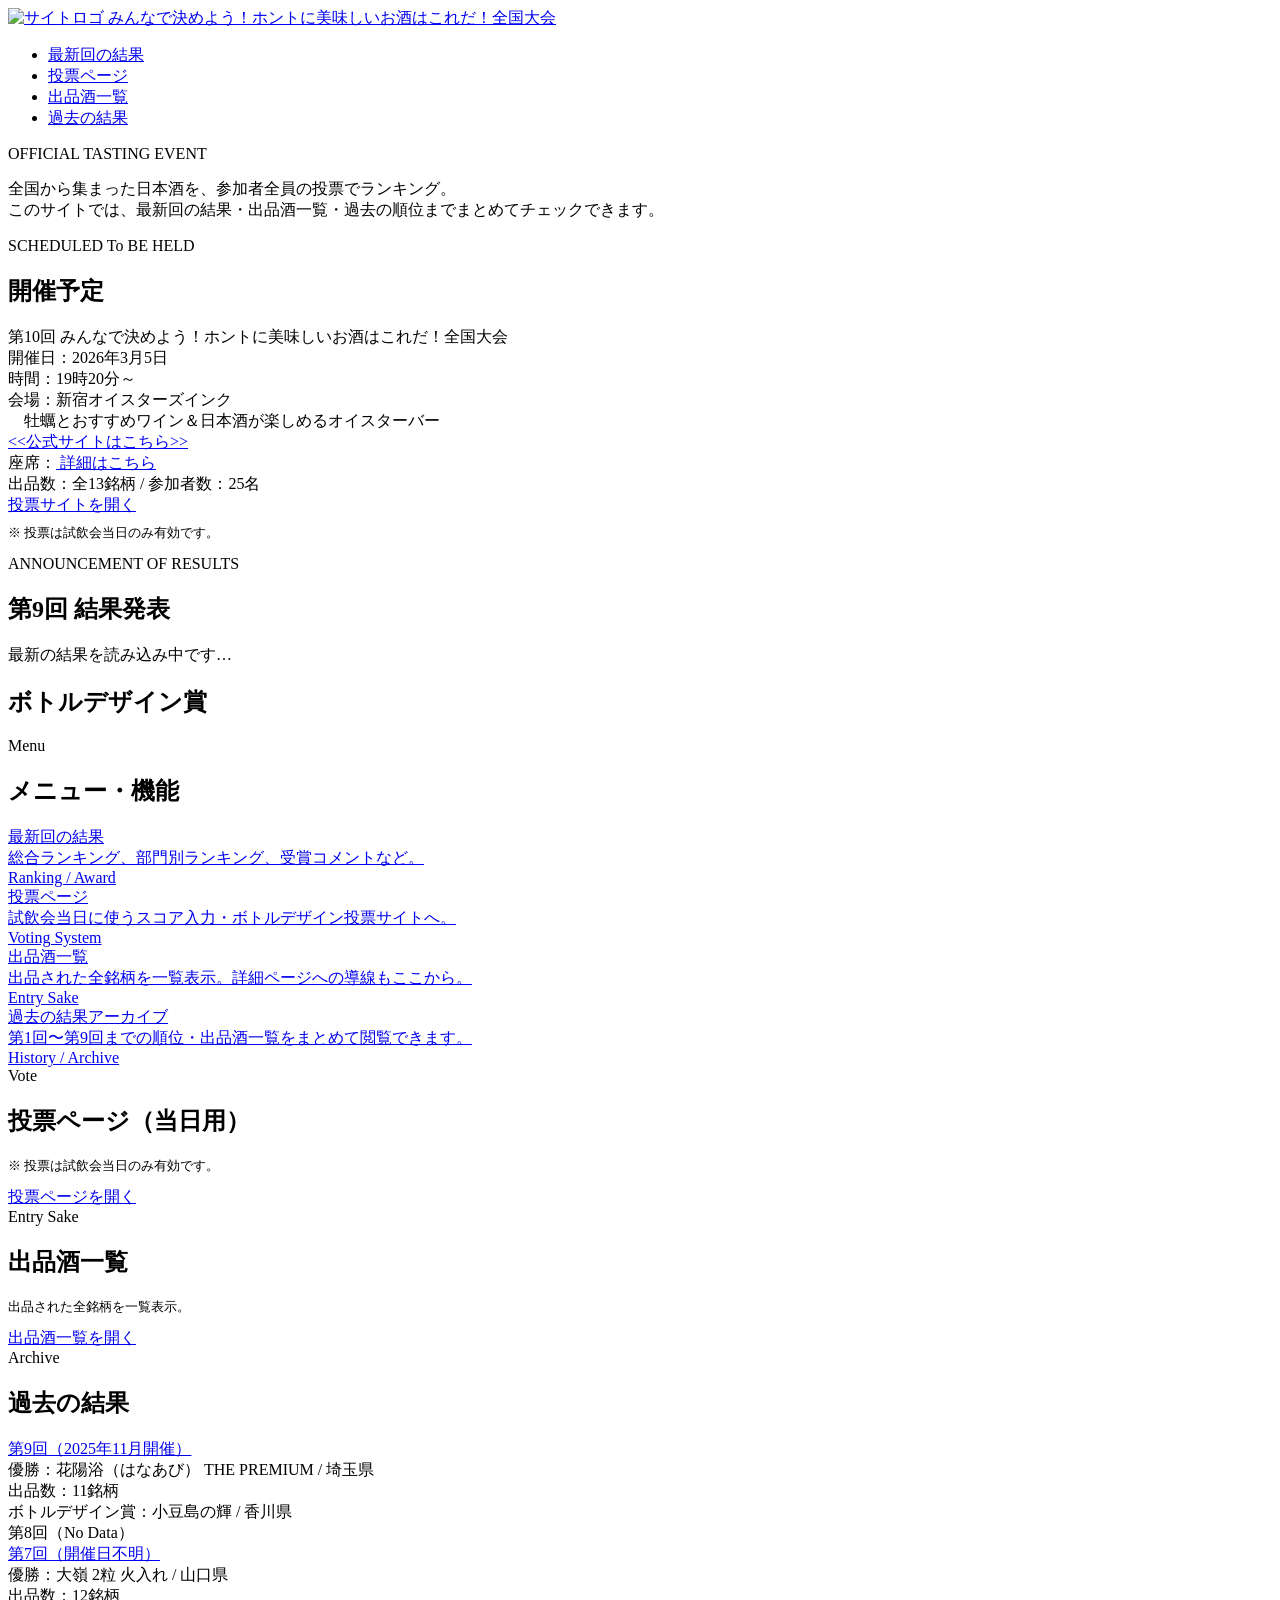
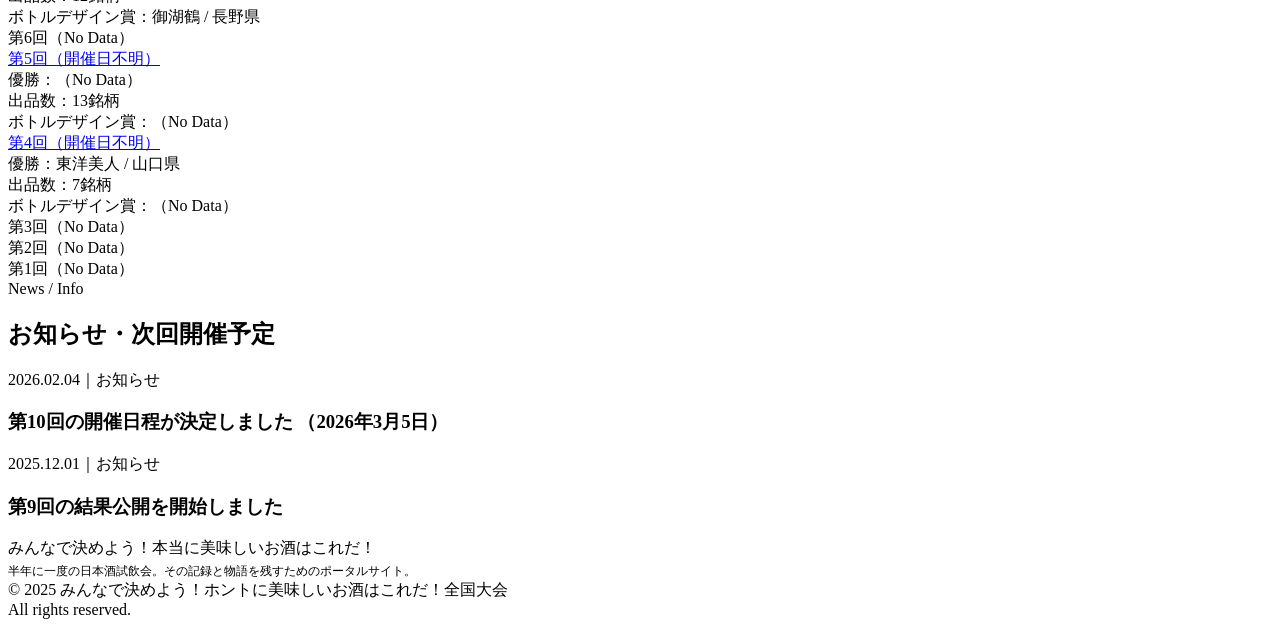
==== index.html @ 22648f15 "20260506" ====
<!doctype html>
<html lang="ja">
  <head>
    <meta charset="UTF-8" />
    <title>
      みんなで決めよう！本当に美味しいお酒はこれだ！｜公式サイト（仮）
    </title>
    <meta name="viewport" content="width=device-width, initial-scale=1" />
    <meta
      name="description"
      content="半年に一度開催される日本酒試飲会『みんなで決めよう！本当に美味しいお酒はこれだ！』の公式サイト。最新回の結果発表、出品酒一覧、過去の順位、投票ページなど。"
    />
    <!-- 外部CSS -->
    <link rel="stylesheet" href="./styles/top.css" />

    <script>
      window.SAKE_MASTER_API_URL =
        'https://script.google.com/macros/s/AKfycbxyhymnK7lR08UKkvtI-wYfQbIPBrRj6wNx-fX9t95z4U-wvKSvFiz3kI_SPVmjh-pUWA/exec';
    </script>

    <!-- ★ 追加：最新結果を描画するJS -->
    <script src="./scripts/latest-result.js" defer></script>
  </head>
  <body>
    <!-- =========================
       Header
  ========================== -->
    <header class="site-header">
      <div class="l-container site-header__inner">
        <a href="#" class="site-header__logo">
          <span class="site-header__logo-mark">
            <img src="images/logo.png" alt="サイトロゴ" />
          </span>
          <span>みんなで決めよう！ホントに美味しいお酒はこれだ！全国大会</span>
        </a>

        <nav class="site-header__nav" aria-label="メインナビゲーション">
          <ul class="site-header__nav-list">
            <li>
              <a href="#latest" class="site-header__nav-link">最新回の結果</a>
            </li>
            <li>
              <a href="#vote" class="site-header__nav-link">投票ページ</a>
            </li>
            <li>
              <a href="#sake-list" class="site-header__nav-link">出品酒一覧</a>
            </li>
            <li>
              <a href="#archive" class="site-header__nav-link">過去の結果</a>
            </li>
          </ul>
        </nav>
      </div>
    </header>

    <!-- =========================
       Hero
  ========================== -->
    <main>
      <section class="hero">
        <!-- <div class="l-container hero__inner"> -->
        <!-- Hero text -->
        <div class="l-container">
          <header class="section__header">
            <div class="hero__title-main">OFFICIAL TASTING EVENT</div>
            <p class="hero__subtitle">
              全国から集まった日本酒を、参加者全員の投票でランキング。<br />
              このサイトでは、最新回の結果・出品酒一覧・過去の順位までまとめてチェックできます。
            </p>
          </header>
        </div>
      </section>
      <!-- =========================
       Hero
      ========================== -->
      <section class="section section--alt">
        <!-- Hero side panel（最新回の概要） -->
        <div>
          <div class="l-container">
            <header class="section__header">
              <div class="section__label">SCHEDULED To BE HELD</div>
              <h1 class="hero__title">開催予定</h1>
            </header>
            <aside class="hero__panel">
              <div class="hero__panel-title">
                第10回 みんなで決めよう！ホントに美味しいお酒はこれだ！全国大会
              </div>
              <div class="hero__panel-meta">
                開催日：2026年3月5日<br />
                時間：19時20分～<br />
                会場：新宿オイスターズインク<br />
                　牡蠣とおすすめワイン＆日本酒が楽しめるオイスターバー<br />
                <a
                  href="https://oysters-inc.jp/"
                  target="_blank"
                  rel="noopener noreferrer"
                >
                  <<公式サイトはこちら>> </a
                ><br />
                座席：<a
                  href="images/座席.pdf"
                  target="_blank"
                  rel="noopener noreferrer"
                >
                  詳細はこちら </a
                ><br />
                出品数：全13銘柄 / 参加者数：25名
              </div>
              <div class="hero__panel-cta-row">
                <div class="cta-column">
                  <a
                    href="./vote/index.html"
                    target="_blank"
                    rel="noopener"
                    class="btn btn--primary"
                  >
                    投票サイトを開く
                  </a>

                  <p
                    style="
                      font-size: 13px;
                      color: var(--text-muted);
                      margin-top: 8px;
                    "
                  >
                    ※ 投票は試飲会当日のみ有効です。
                  </p>
                </div>
              </div>
            </aside>
          </div>
        </div>
      </section>

      <!-- =========================
         latest（結果発表）_latest
      ========================== -->
      <section class="section section" id="latest">
        <!-- Hero text -->
        <div>
          <div class="l-container">
            <header class="section__header">
              <div class="section__label">ANNOUNCEMENT OF RESULTS</div>
              <h1 class="hero__title">
                第<span id="latest-round">9</span>回 結果発表
              </h1>
            </header>

            <div
              id="latest-ranking"
              class="ranking-grid"
              aria-label="最新回 TOP3"
            >
              <p id="latest-status" class="latest-status">
                最新の結果を読み込み中です…
              </p>
            </div>
            <div class="ranking-sub">
              <h2 class="ranking-sub__title">ボトルデザイン賞</h2>
              <div
                id="latest-design"
                class="ranking-grid ranking-grid--design"
              ></div>
            </div>
          </div>
        </div>
      </section>

      <!-- =========================
         Quick Menu（ホームからの導線）_menu
      ========================== -->
      <section class="section section--alt" id="menu">
        <div class="l-container">
          <header class="section__header">
            <div class="section__label">Menu</div>
            <h2 class="section__title">メニュー・機能</h2>
          </header>

          <div class="quick-menu-grid">
            <a href="#latest" class="quick-menu-card">
              <div class="quick-menu-card__title">最新回の結果</div>
              <div class="quick-menu-card__text">
                総合ランキング、部門別ランキング、受賞コメントなど。
              </div>
              <div class="quick-menu-card__meta">Ranking / Award</div>
            </a>

            <a href="#vote" class="quick-menu-card">
              <div class="quick-menu-card__title">投票ページ</div>
              <div class="quick-menu-card__text">
                試飲会当日に使うスコア入力・ボトルデザイン投票サイトへ。
              </div>
              <div class="quick-menu-card__meta">Voting System</div>
            </a>

            <a href="./sake-list/index.html" class="quick-menu-card">
              <div class="quick-menu-card__title">出品酒一覧</div>
              <div class="quick-menu-card__text">
                出品された全銘柄を一覧表示。詳細ページへの導線もここから。
              </div>
              <div class="quick-menu-card__meta">Entry Sake</div>
            </a>

            <a href="#archive" class="quick-menu-card">
              <div class="quick-menu-card__title">過去の結果アーカイブ</div>
              <div class="quick-menu-card__text">
                第1回〜第9回までの順位・出品酒一覧をまとめて閲覧できます。
              </div>
              <div class="quick-menu-card__meta">History / Archive</div>
            </a>

            <!-- ここから先は拡張用の空き枠 -->
            <div class="quick-menu-card" style="display: none">
              <div class="quick-menu-card__title">
                蔵元・スポンサー紹介（拡張予定）
              </div>
              <div class="quick-menu-card__text">
                協賛酒蔵やスポンサー情報を掲載するスペースとして拡張可能。
              </div>
              <div class="quick-menu-card__meta">Coming Soon</div>
            </div>

            <div class="quick-menu-card" style="display: none">
              <div class="quick-menu-card__title">
                参加者の声・コラム（拡張予定）
              </div>
              <div class="quick-menu-card__text">
                noteやブログ記事と連携して、レビューやレポートを表示。
              </div>
              <div class="quick-menu-card__meta">Coming Soon</div>
            </div>
          </div>
        </div>
      </section>

      <!-- =========================
         投票ページへの導線（既存サイトへリンク）_vote
      ========================== -->
      <section class="section section" id="vote">
        <div class="l-container">
          <header class="section__header">
            <div class="section__label">Vote</div>
            <h2 class="section__title">投票ページ（当日用）</h2>
          </header>
          <p
            style="
              font-size: 13px;
              color: var(--text-muted);
              margin-bottom: 12px;
            "
          >
            ※ 投票は試飲会当日のみ有効です。
          </p>
          <!-- ↓ここに本番の投票サイトURLを入れる -->
          <a
            href="./vote/index.html"
            target="_blank"
            rel="noopener"
            class="btn btn--primary"
          >
            投票ページを開く
          </a>
        </div>
      </section>

      <!-- =========================
         出品酒一覧（スプレッドシート連携予定）_sake-list
      ========================== -->
      <section class="section section--alt" id="sake-list">
        <div class="l-container">
          <header class="section__header">
            <div class="section__label">Entry Sake</div>
            <h2 class="section__title">出品酒一覧</h2>
          </header>
          <p
            style="
              font-size: 13px;
              color: var(--text-muted);
              margin-bottom: 12px;
            "
          >
            出品された全銘柄を一覧表示。
          </p>
          <!-- ↓ここに本番の投票サイトURLを入れる -->
          <a
            href="./sake-list/index.html"
            target="_blank"
            rel="noopener"
            class="btn btn--primary"
          >
            出品酒一覧を開く
          </a>
        </div>
      </section>

      <!-- =========================
         過去の結果アーカイブ
      ========================== -->
      <section class="section section" id="archive">
        <div class="l-container">
          <header class="section__header">
            <div class="section__label">Archive</div>
            <h2 class="section__title">過去の結果</h2>
          </header>

          <div class="archive-list">
            <article class="archive-item">
              <a href="../sake-list/?round=9" class="archive-item__title">
                第9回（2025年11月開催）
              </a>
              <div class="archive-item__meta">
                優勝：花陽浴（はなあび） THE PREMIUM / 埼玉県<br />
                出品数：11銘柄 <br />
                ボトルデザイン賞：小豆島の輝 / 香川県
              </div>
            </article>

            <article class="archive-item">
              <div class="archive-item__title">第8回（No Data）</div>
              <!-- <div class="archive-item__meta">
                総合優勝：□□ 吟醸／出品数：〇〇銘柄
              </div> -->
            </article>

            <article class="archive-item">
              <a href="../sake-list/?round=7" class="archive-item__title">
                第7回（開催日不明）
              </a>
              <div class="archive-item__meta">
                優勝：大嶺 2粒 火入れ / 山口県<br />
                出品数：12銘柄 <br />
                ボトルデザイン賞：御湖鶴 / 長野県
              </div>
            </article>

            <article class="archive-item">
              <div class="archive-item__title">第6回（No Data）</div>
              <!-- <div class="archive-item__meta">
                総合優勝：□□ 吟醸／出品数：〇〇銘柄
              </div> -->
            </article>

            <article class="archive-item">
              <a href="../sake-list/?round=5" class="archive-item__title">
                第5回（開催日不明）
              </a>
              <div class="archive-item__meta">
                優勝：（No Data）<br />
                出品数：13銘柄 <br />
                ボトルデザイン賞：（No Data）
              </div>
            </article>

            <article class="archive-item">
              <a href="../sake-list/?round=4" class="archive-item__title">
                第4回（開催日不明）
              </a>
              <div class="archive-item__meta">
                優勝：東洋美人 / 山口県<br />
                出品数：7銘柄 <br />
                ボトルデザイン賞：（No Data）
              </div>
            </article>

            <article class="archive-item">
              <div class="archive-item__title">第3回（No Data）</div>
              <!-- <div class="archive-item__meta">
                総合優勝：□□ 吟醸／出品数：〇〇銘柄
              </div> -->
            </article>

            <article class="archive-item">
              <div class="archive-item__title">第2回（No Data）</div>
              <!-- <div class="archive-item__meta">
                総合優勝：〇〇 純米大吟醸／出品数：〇〇銘柄
              </div> -->
            </article>

            <article class="archive-item">
              <div class="archive-item__title">第1回（No Data）</div>
              <!-- <div class="archive-item__meta">
                総合優勝：△△ 特別純米／出品数：〇〇銘柄
              </div> -->
            </article>
          </div>
        </div>
      </section>

      <!-- =========================
         お知らせ・次回開催情報
    ========================== -->
      <section class="section section--alt" id="news">
        <div class="l-container">
          <header class="section__header">
            <div class="section__label">News / Info</div>
            <h2 class="section__title">お知らせ・次回開催予定</h2>
          </header>

          <div class="news-list">
            <article class="news-item">
              <div class="news-item__meta">2026.02.04｜お知らせ</div>
              <h3 class="news-item__title">
                第10回の開催日程が決定しました （2026年3月5日）
              </h3>
            </article>

            <article class="news-item">
              <div class="news-item__meta">2025.12.01｜お知らせ</div>
              <h3 class="news-item__title">第9回の結果公開を開始しました</h3>
            </article>
          </div>
        </div>
      </section>
    </main>

    <!-- =========================
       Footer
    ========================== -->
    <footer class="site-footer">
      <div class="l-container">
        <div class="site-footer__top">
          <div>
            <div class="site-footer__brand">
              みんなで決めよう！本当に美味しいお酒はこれだ！
            </div>
            <div
              style="font-size: 12px; color: var(--text-muted); margin-top: 4px"
            >
              半年に一度の日本酒試飲会。その記録と物語を残すためのポータルサイト。
            </div>
          </div>
          <!-- 後、編集 -->
          <div class="site-footer__links" style="display: none">
            <a href="#">運営者情報</a>
            <a href="#">お問い合わせ</a>
            <a href="#">利用規約</a>
            <a href="#">プライバシーポリシー</a>
          </div>
        </div>

        <div class="site-footer__bottom">
          © 2025 みんなで決めよう！ホントに美味しいお酒はこれだ！全国大会<br />
          All rights reserved.
        </div>
      </div>
    </footer>
  </body>
</html>
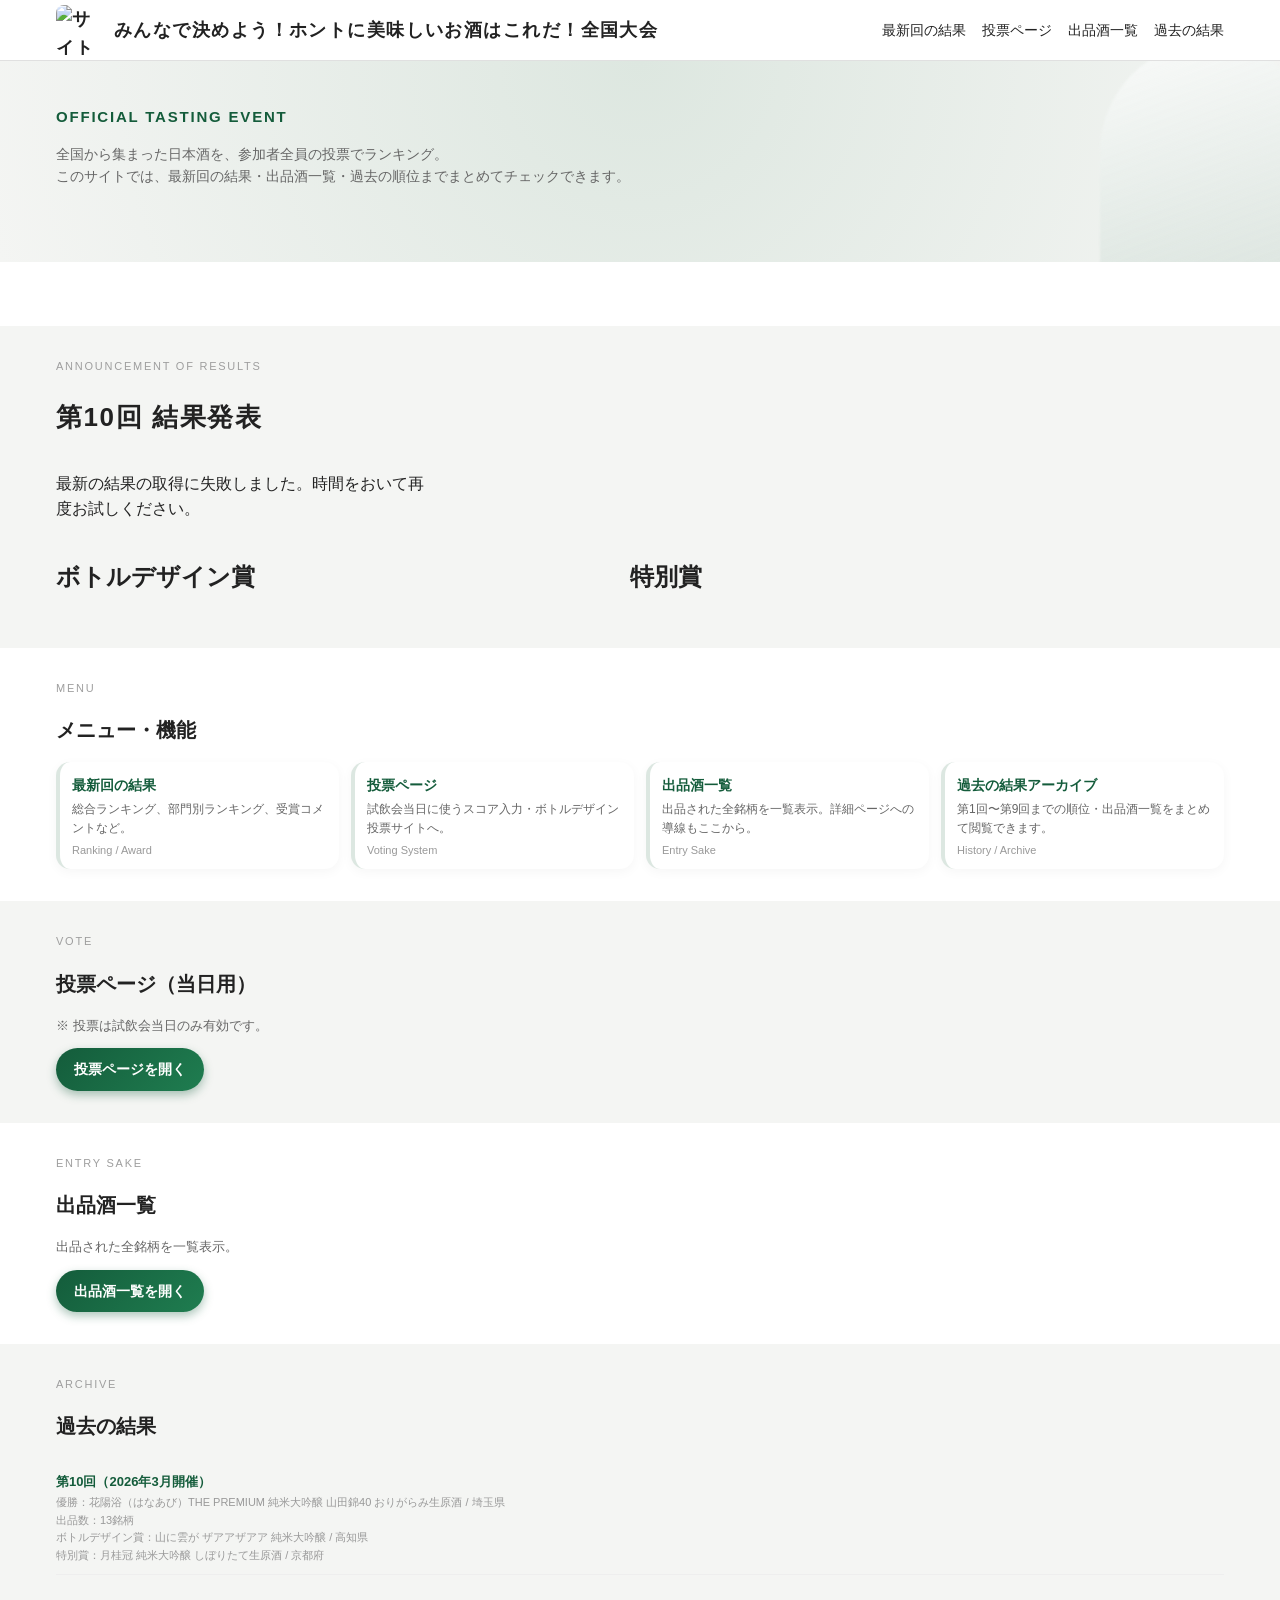
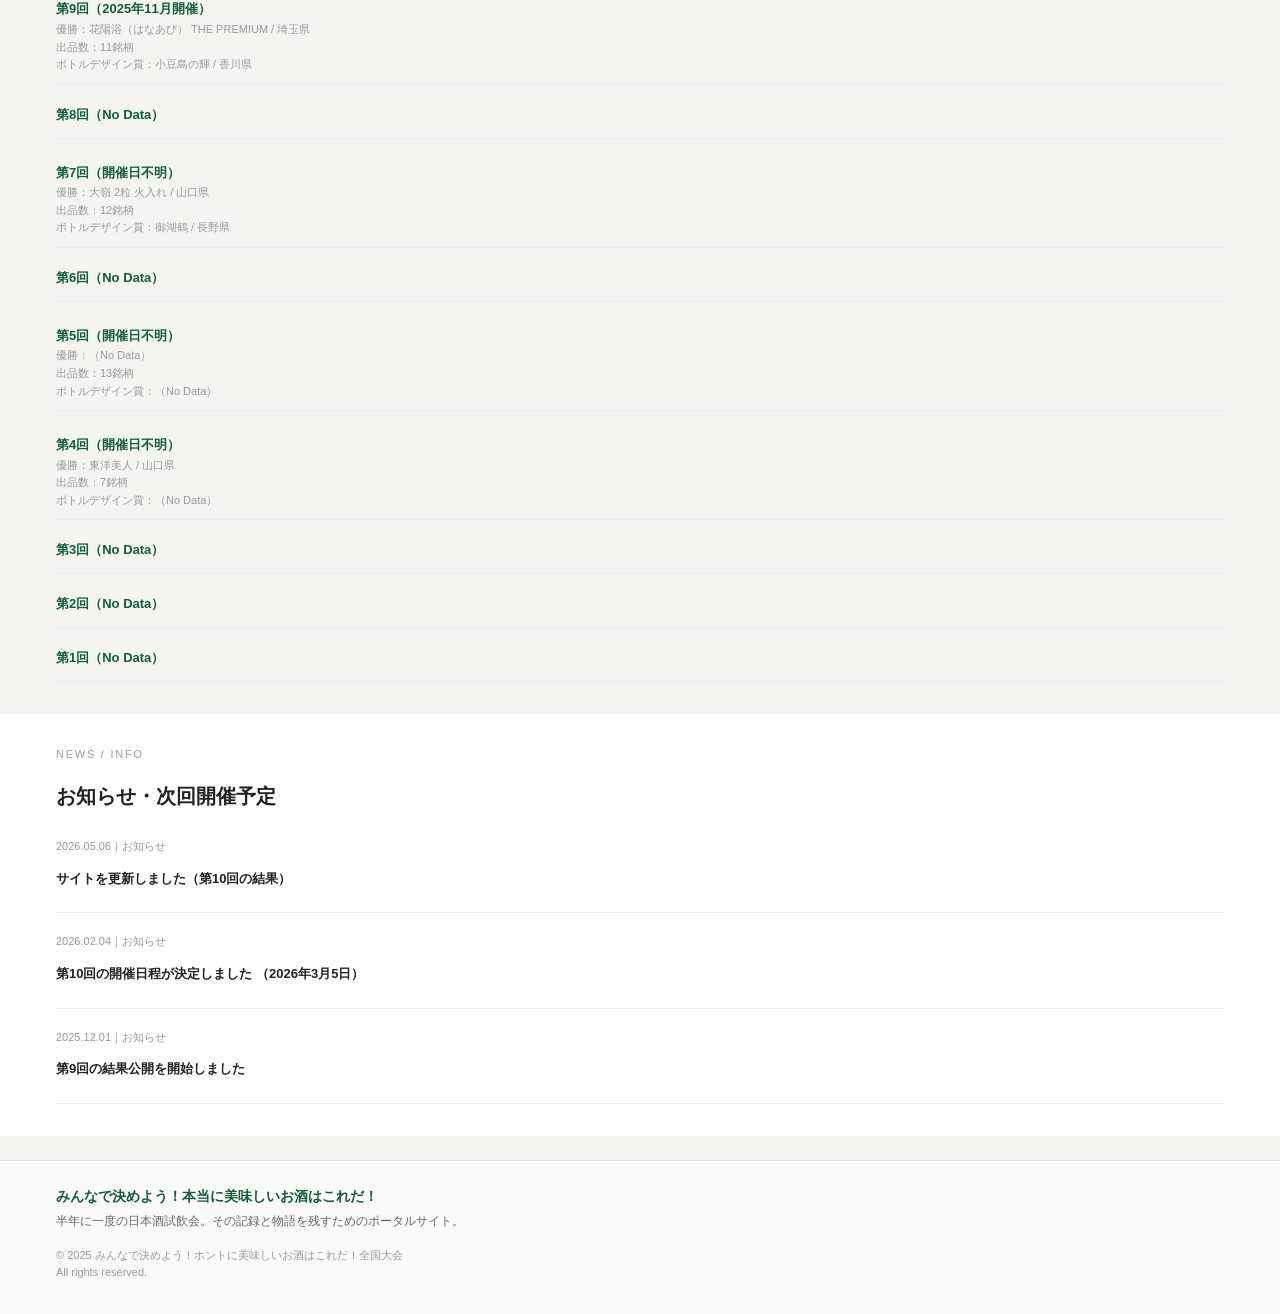
==== commit e5ee969d: "第10回更新" ====
--- a/index.html
+++ b/index.html
@@ -76,7 +76,8 @@
       <section class="section section--alt">
         <!-- Hero side panel（最新回の概要） -->
         <div>
-          <div class="l-container">
+          <div class="l-container" hidden>
+            <!-- 開催日が決まったらhiddenを解除 -->
             <header class="section__header">
               <div class="section__label">SCHEDULED To BE HELD</div>
               <h1 class="hero__title">開催予定</h1>
@@ -143,7 +144,7 @@
             <header class="section__header">
               <div class="section__label">ANNOUNCEMENT OF RESULTS</div>
               <h1 class="hero__title">
-                第<span id="latest-round">9</span>回 結果発表
+                第<span id="latest-round">10</span>回 結果発表
               </h1>
             </header>
 
@@ -160,6 +161,18 @@
               <h2 class="ranking-sub__title">ボトルデザイン賞</h2>
               <div
                 id="latest-design"
+                class="ranking-grid ranking-grid--design"
+              ></div>
+            </div>
+
+            <div
+              class="ranking-sub special-award"
+              id="special-award-block"
+              hidden
+            >
+              <h2 class="ranking-sub__title">特別賞</h2>
+              <div
+                id="latest-special"
                 class="ranking-grid ranking-grid--design"
               ></div>
             </div>
@@ -306,6 +319,19 @@
 
           <div class="archive-list">
             <article class="archive-item">
+              <a href="../sake-list/?round=10" class="archive-item__title">
+                第10回（2026年3月開催）
+              </a>
+              <div class="archive-item__meta">
+                優勝：花陽浴（はなあび）THE PREMIUM 純米大吟醸 山田錦40
+                おりがらみ生原酒 / 埼玉県<br />
+                出品数：13銘柄 <br />
+                ボトルデザイン賞：山に雲が ザアアザアア 純米大吟醸 / 高知県
+                <br />
+                特別賞：月桂冠 純米大吟醸 しぼりたて生原酒 / 京都府
+              </div>
+            </article>
+            <article class="archive-item">
               <a href="../sake-list/?round=9" class="archive-item__title">
                 第9回（2025年11月開催）
               </a>
@@ -398,6 +424,13 @@
           </header>
 
           <div class="news-list">
+            <article class="news-item">
+              <div class="news-item__meta">2026.05.06｜お知らせ</div>
+              <h3 class="news-item__title">
+                サイトを更新しました（第10回の結果）
+              </h3>
+            </article>
+
             <article class="news-item">
               <div class="news-item__meta">2026.02.04｜お知らせ</div>
               <h3 class="news-item__title">
--- a/styles/top.css
+++ b/styles/top.css
@@ -0,0 +1,672 @@
+/* -------------------------
+   Reset & Base
+-------------------------- */
+*,
+*::before,
+*::after {
+  box-sizing: border-box;
+}
+
+:root {
+  --green-main: #145c3b; /* 深緑メイン */
+  --green-main-light: #1f7d50;
+  --green-sub: #7cb342;
+  --bg-soft: #f4f5f3;
+  --text-main: #222;
+  --text-muted: #666;
+}
+
+body {
+  margin: 0;
+  font-family:
+    -apple-system, BlinkMacSystemFont, 'Helvetica Neue', 'Segoe UI', 'YuGothic',
+    'Yu Gothic', 'Hiragino Kaku Gothic ProN', Meiryo, sans-serif;
+  color: var(--text-main);
+  background-color: var(--bg-soft);
+  line-height: 1.6;
+}
+
+img {
+  max-width: 100%;
+  display: block;
+}
+
+a {
+  color: inherit;
+  text-decoration: none;
+}
+
+ul {
+  list-style: none;
+  padding: 0;
+  margin: 0;
+}
+
+/* -------------------------
+   Layout
+-------------------------- */
+.l-container {
+  width: 100%;
+  max-width: 1200px;
+  margin: 0 auto;
+  padding: 0 16px;
+}
+
+/* -------------------------
+   Header
+-------------------------- */
+.site-header {
+  position: sticky;
+  top: 0;
+  z-index: 100;
+  background-color: rgba(255, 255, 255, 0.97);
+  backdrop-filter: blur(10px);
+  border-bottom: 1px solid #e0e0e0;
+}
+
+.site-header__inner {
+  display: flex;
+  align-items: center;
+  justify-content: space-between;
+  height: 60px;
+}
+
+.site-header__logo {
+  display: flex;
+  align-items: center;
+  font-weight: 700;
+  font-size: 18px;
+  letter-spacing: 0.08em;
+}
+
+.site-header__logo-mark {
+  width: 50px;
+  height: 50px;
+  border-radius: 8px;
+  margin-right: 8px;
+  overflow: hidden;
+}
+
+/* ロゴ画像ある場合はここに <img> を入れてOK
+.site-header__logo-mark {
+  background: none;
+
+    background: radial-gradient(
+    circle at 30% 20%,
+    #ffffff,
+    var(--green-main-light)
+  );
+}
+*/
+.site-header__logo-mark img {
+  width: 100%;
+  height: 100%;
+  object-fit: contain;
+}
+
+.site-header__nav {
+  display: none;
+}
+
+.site-header__nav-list {
+  display: flex;
+  gap: 16px;
+  font-size: 14px;
+}
+
+.site-header__nav-link {
+  position: relative;
+  padding-bottom: 2px;
+}
+
+.site-header__nav-link::after {
+  content: '';
+  position: absolute;
+  left: 0;
+  bottom: 0;
+  width: 0;
+  height: 2px;
+  background-color: var(--green-main);
+  transition: width 0.2s ease;
+}
+
+.site-header__nav-link:hover::after {
+  width: 100%;
+}
+
+.site-header__cta {
+  display: none;
+}
+
+.btn {
+  display: inline-flex;
+  align-items: center;
+  justify-content: center;
+  border-radius: 999px;
+  padding: 10px 18px;
+  font-size: 14px;
+  font-weight: 600;
+  border: none;
+  cursor: pointer;
+  transition:
+    transform 0.12s ease,
+    box-shadow 0.12s ease,
+    background 0.12s ease;
+  white-space: nowrap;
+}
+
+.btn--primary {
+  background: linear-gradient(
+    135deg,
+    var(--green-main),
+    var(--green-main-light)
+  );
+  color: #fff;
+  box-shadow: 0 4px 10px rgba(20, 92, 59, 0.35);
+}
+
+.btn--primary:hover {
+  transform: translateY(-1px);
+  box-shadow: 0 6px 14px rgba(20, 92, 59, 0.45);
+}
+
+.btn--ghost {
+  background: #ffffff;
+  border: 1px solid #d0d0d0;
+  color: var(--green-main);
+}
+
+.btn--outline {
+  background: transparent;
+  border: 1px solid rgba(255, 255, 255, 0.7);
+  color: #ffffff;
+}
+
+/* -------------------------
+   Hero
+-------------------------- */
+.hero {
+  position: relative;
+  overflow: hidden;
+  background: radial-gradient(circle at top, #dde7e0, #f4f5f3);
+  padding: 32px 0 38px;
+  z-index: 0;
+}
+
+.hero::before {
+  /* 背景にうっすらと酒瓶シルエット風 */
+  content: '';
+  position: absolute;
+  right: -40px;
+  bottom: -40px;
+  width: 220px;
+  height: 260px;
+  background: linear-gradient(
+    160deg,
+    rgba(255, 255, 255, 0.9),
+    rgba(20, 92, 59, 0.15)
+  );
+  border-radius: 120px 120px 20px 20px;
+  filter: blur(1px);
+  opacity: 0.8;
+  z-index: -1;
+}
+
+.hero__inner {
+  position: relative;
+  z-index: 1;
+}
+
+.hero__badge {
+  display: inline-flex;
+  align-items: center;
+  gap: 8px;
+  padding: 4px 10px;
+  border-radius: 999px;
+  background-color: rgba(255, 255, 255, 0.9);
+  border: 1px solid rgba(124, 179, 66, 0.6);
+  font-size: 11px;
+  margin-bottom: 10px;
+}
+
+.hero__badge-pill {
+  padding: 2px 8px;
+  border-radius: 999px;
+  background-color: rgba(124, 179, 66, 0.12);
+  color: var(--green-main);
+}
+
+.hero__title-main {
+  font-size: 15px;
+  font-weight: 600;
+  letter-spacing: 0.12em;
+  text-transform: uppercase;
+  color: var(--green-main);
+  margin-bottom: 4px;
+}
+
+.hero__title {
+  font-size: 26px;
+  font-weight: 800;
+  letter-spacing: 0.06em;
+  margin-bottom: 8px;
+}
+
+.hero__subtitle {
+  font-size: 14px;
+  color: var(--text-muted);
+  margin-bottom: 18px;
+}
+
+.hero__actions {
+  display: flex;
+  flex-wrap: wrap;
+  gap: 12px;
+  margin-bottom: 16px;
+}
+
+.hero__note {
+  font-size: 12px;
+  color: #777;
+}
+
+.hero__panel {
+  margin-top: 18px;
+  border-radius: 16px;
+  background-color: rgba(255, 255, 255, 0.96);
+  box-shadow: 0 8px 22px rgba(0, 0, 0, 0.06);
+  padding: 14px 14px 12px;
+}
+
+.hero__panel-label {
+  font-size: 11px;
+  letter-spacing: 0.14em;
+  text-transform: uppercase;
+  color: #9e9e9e;
+  margin-bottom: 2px;
+}
+
+.hero__panel-title {
+  font-size: 16px;
+  font-weight: 700;
+  margin-bottom: 4px;
+  color: var(--green-main);
+}
+
+.hero__panel-meta {
+  font-size: 12px;
+  color: var(--text-muted);
+  margin-bottom: 16px;
+}
+
+.hero__panel-cta-row {
+  display: flex;
+  flex-wrap: wrap;
+  gap: 8px;
+}
+
+/* -------------------------
+   Section common
+-------------------------- */
+.section {
+  padding: 32px 0;
+}
+
+.section--alt {
+  background-color: #ffffff;
+}
+
+.section__header {
+  margin-bottom: 16px;
+}
+
+.section__label {
+  font-size: 11px;
+  letter-spacing: 0.16em;
+  text-transform: uppercase;
+  color: #9e9e9e;
+  margin-bottom: 6px;
+}
+
+.section__title {
+  font-size: 20px;
+  font-weight: 700;
+  margin-bottom: 4px;
+}
+
+.section__description {
+  font-size: 13px;
+  color: var(--text-muted);
+}
+
+/* -------------------------
+   Quick menu cards
+-------------------------- */
+.quick-menu-grid {
+  display: grid;
+  grid-template-columns: 1fr;
+  gap: 12px;
+  margin-top: 14px;
+}
+
+.quick-menu-card {
+  border-radius: 14px;
+  padding: 12px 12px 10px;
+  background-color: #ffffff;
+  box-shadow: 0 3px 12px rgba(0, 0, 0, 0.04);
+  border-left: 4px solid rgba(20, 92, 59, 0.15);
+  cursor: pointer;
+  transition:
+    transform 0.08s ease,
+    box-shadow 0.08s ease;
+}
+
+.quick-menu-card:hover {
+  transform: translateY(-1px);
+  box-shadow: 0 5px 16px rgba(0, 0, 0, 0.08);
+}
+
+.quick-menu-card__title {
+  font-size: 14px;
+  font-weight: 600;
+  margin-bottom: 3px;
+  color: var(--green-main);
+}
+
+.quick-menu-card__text {
+  font-size: 12px;
+  color: var(--text-muted);
+  margin-bottom: 4px;
+}
+
+.quick-menu-card__meta {
+  font-size: 11px;
+  color: #999;
+}
+
+/* -------------------------
+   Ranking cards（最新回のTOP3イメージ）
+-------------------------- */
+.ranking-grid {
+  display: grid;
+  grid-template-columns: 1fr;
+  gap: 12px;
+  margin-top: 16px;
+}
+
+.ranking-card {
+  border-radius: 16px;
+  padding: 12px;
+  background-color: #ffffff;
+  box-shadow: 0 3px 12px rgba(0, 0, 0, 0.05);
+  display: grid;
+  grid-template-columns: auto 1fr;
+  gap: 10px;
+  align-items: center;
+}
+
+.ranking-card__medal {
+  width: 42px;
+  height: 42px;
+  border-radius: 999px;
+  display: flex;
+  align-items: center;
+  justify-content: center;
+  font-size: 12px;
+  font-weight: 700;
+  color: #fff;
+}
+
+.ranking-card__medal--gold {
+  background: linear-gradient(135deg, #d4af37, #ffecb3);
+  color: #5a4100;
+}
+
+.ranking-card__medal--silver {
+  background: linear-gradient(135deg, #b0bec5, #eceff1);
+  color: #37474f;
+}
+
+.ranking-card__medal--bronze {
+  background: linear-gradient(135deg, #a1887f, #d7ccc8);
+  color: #4e342e;
+}
+
+.ranking-card__title {
+  font-size: 14px;
+  font-weight: 600;
+  margin-bottom: 2px;
+}
+
+.ranking-card__brewery {
+  font-size: 12px;
+  color: var(--text-muted);
+  margin-bottom: 2px;
+}
+
+.ranking-card__meta {
+  font-size: 11px;
+  color: #999;
+}
+
+/* -------------------------
+   Archive list
+-------------------------- */
+.archive-list {
+  display: flex;
+  flex-direction: column;
+  gap: 10px;
+  margin-top: 14px;
+}
+
+.archive-item {
+  padding: 10px 0;
+  border-bottom: 1px solid #eee;
+}
+
+.archive-item__title {
+  font-size: 13px;
+  font-weight: 600;
+  color: var(--green-main);
+  margin-bottom: 2px;
+}
+
+.archive-item__meta {
+  font-size: 11px;
+  color: #999;
+}
+
+/* -------------------------
+   News / Notice
+-------------------------- */
+.news-list {
+  display: flex;
+  flex-direction: column;
+  gap: 10px;
+  margin-top: 14px;
+}
+
+.news-item {
+  padding: 10px 0;
+  border-bottom: 1px solid #eee;
+}
+
+.news-item__meta {
+  font-size: 11px;
+  color: #999;
+  margin-bottom: 2px;
+}
+
+.news-item__title {
+  font-size: 13px;
+  font-weight: 600;
+}
+
+/* -------------------------
+   Footer
+-------------------------- */
+.site-footer {
+  border-top: 1px solid #e0e0e0;
+  padding: 24px 0 32px;
+  background-color: #fafafa;
+  margin-top: 24px;
+}
+
+.site-footer__top {
+  display: flex;
+  flex-direction: column;
+  gap: 16px;
+  margin-bottom: 16px;
+}
+
+.site-footer__brand {
+  font-size: 14px;
+  font-weight: 700;
+  color: var(--green-main);
+}
+
+.site-footer__links {
+  display: flex;
+  flex-wrap: wrap;
+  gap: 12px;
+  font-size: 12px;
+}
+
+.site-footer__bottom {
+  font-size: 11px;
+  color: #999;
+}
+
+/* -------------------------
+   PC layout
+-------------------------- */
+@media (min-width: 768px) {
+  .site-header__nav {
+    display: block;
+  }
+
+  .site-header__cta {
+    display: block;
+  }
+
+  .hero {
+    padding: 44px 0 56px;
+  }
+
+  .hero__inner {
+    display: grid;
+    grid-template-columns: minmax(0, 2.1fr) minmax(0, 1.6fr);
+    gap: 30px;
+    align-items: center;
+  }
+
+  .hero__panel {
+    margin-top: 0;
+  }
+
+  .quick-menu-grid {
+    grid-template-columns: repeat(3, minmax(0, 1fr));
+  }
+
+  .ranking-grid {
+    grid-template-columns: repeat(3, minmax(0, 1fr));
+  }
+
+  .site-footer__top {
+    flex-direction: row;
+    justify-content: space-between;
+    align-items: flex-start;
+  }
+}
+
+@media (min-width: 960px) {
+  .quick-menu-grid {
+    grid-template-columns: repeat(4, minmax(0, 1fr));
+  }
+}
+
+/* ===============================
+   最新結果：賞エリアの縦ズレ修正
+   ボトルデザイン賞 / 特別賞を横並びにする
+------------------------------- */
+
+/* 念のため、特別賞の余計なズレをリセット */
+#latest #special-award-block {
+  margin-top: 0 !important;
+  margin-left: 0 !important;
+}
+
+/* PC〜タブレット幅では横並び */
+@media (min-width: 600px) {
+  #latest .ranking-sub {
+    display: inline-block;
+    width: calc(50% - 14px);
+    vertical-align: top;
+    margin-top: 0;
+  }
+
+  #latest .ranking-sub.special-award:not([hidden]) {
+    margin-left: 24px !important;
+    margin-top: 0 !important;
+  }
+
+  /* 賞カード内は1列固定 */
+  #latest .ranking-grid.ranking-grid--design {
+    grid-template-columns: 1fr;
+  }
+}
+
+/* スマホ幅では縦並びに戻す */
+@media (max-width: 599px) {
+  #latest .ranking-sub {
+    display: block;
+    width: 100%;
+  }
+
+  #latest .ranking-sub.special-award:not([hidden]) {
+    margin-left: 0 !important;
+    margin-top: 32px !important;
+  }
+}
+
+/* ===============================
+   最新結果：賞カードの画像サイズ統一
+------------------------------- */
+
+#latest .ranking-grid--design .ranking-card {
+  display: block;
+  padding: 12px;
+  overflow: hidden;
+}
+
+#latest .ranking-grid--design .ranking-card__medal {
+  display: none;
+}
+
+#latest .ranking-grid--design .ranking-card__photo {
+  height: 320px;
+  display: flex;
+  align-items: center;
+  justify-content: center;
+  overflow: hidden;
+}
+
+#latest .ranking-grid--design .ranking-card__photo a {
+  width: 100%;
+  height: 100%;
+  display: flex;
+  align-items: center;
+  justify-content: center;
+}
+
+#latest .ranking-grid--design .ranking-card__photo img {
+  width: 100%;
+  height: 100%;
+  object-fit: contain;
+}
+
+/* 特別賞の瓶だけ小さく見えるので少し拡大 */
+#latest-special .ranking-card__photo img {
+  transform: scale(1.25);
+  transform-origin: center;
+}
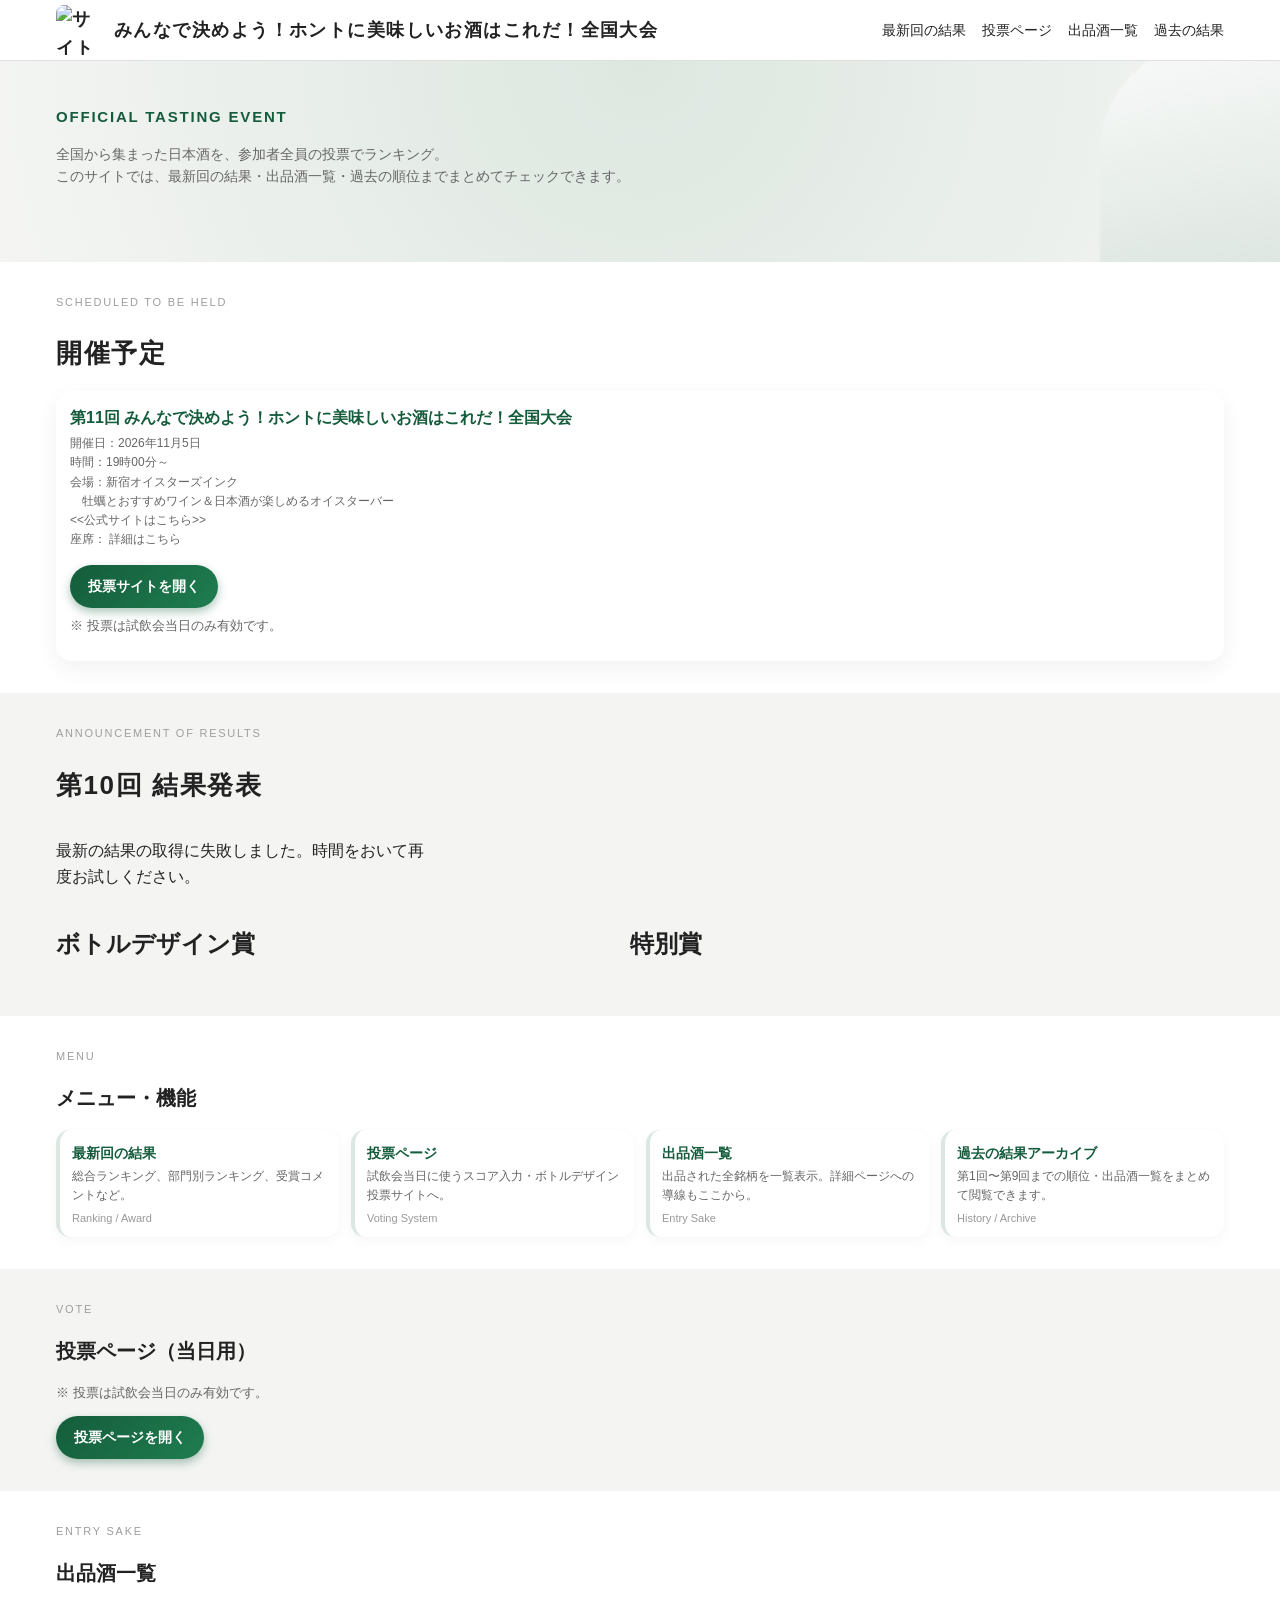
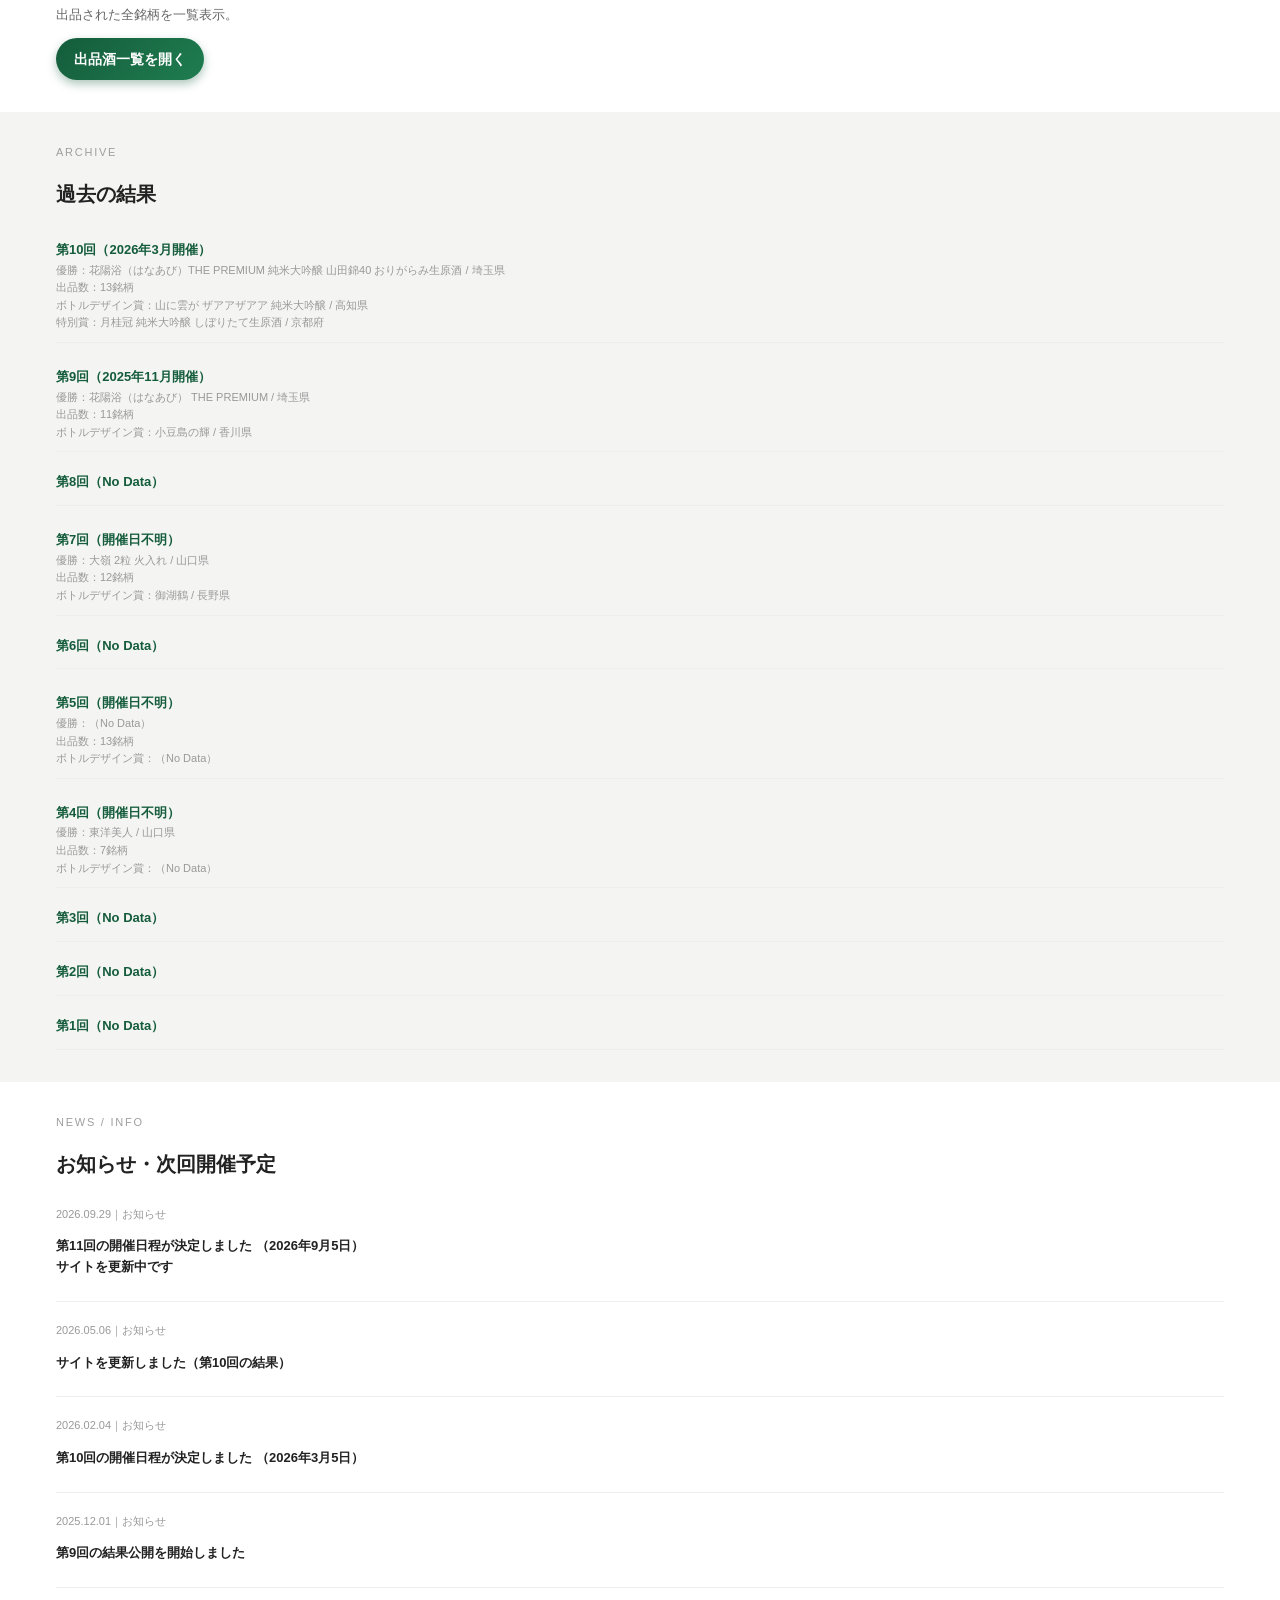
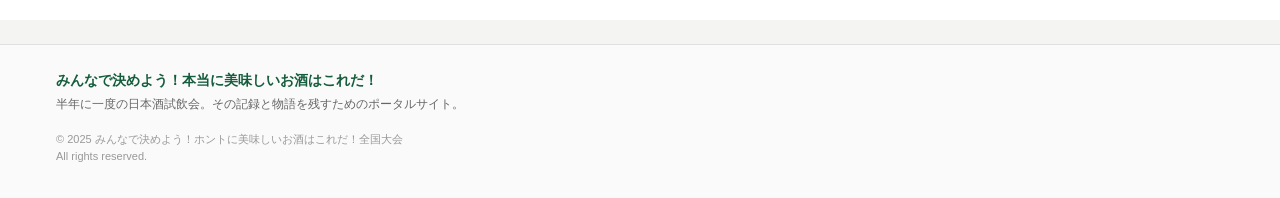
==== commit a8af8c35: "第11回更新" ====
--- a/index.html
+++ b/index.html
@@ -76,7 +76,7 @@
       <section class="section section--alt">
         <!-- Hero side panel（最新回の概要） -->
         <div>
-          <div class="l-container" hidden>
+          <div class="l-container">
             <!-- 開催日が決まったらhiddenを解除 -->
             <header class="section__header">
               <div class="section__label">SCHEDULED To BE HELD</div>
@@ -84,11 +84,11 @@
             </header>
             <aside class="hero__panel">
               <div class="hero__panel-title">
-                第10回 みんなで決めよう！ホントに美味しいお酒はこれだ！全国大会
+                第11回 みんなで決めよう！ホントに美味しいお酒はこれだ！全国大会
               </div>
               <div class="hero__panel-meta">
-                開催日：2026年3月5日<br />
-                時間：19時20分～<br />
+                開催日：2026年11月5日<br />
+                時間：19時00分～<br />
                 会場：新宿オイスターズインク<br />
                 　牡蠣とおすすめワイン＆日本酒が楽しめるオイスターバー<br />
                 <a
@@ -105,7 +105,7 @@
                 >
                   詳細はこちら </a
                 ><br />
-                出品数：全13銘柄 / 参加者数：25名
+                <!--出品数：全13銘柄 / 参加者数：25名 -->
               </div>
               <div class="hero__panel-cta-row">
                 <div class="cta-column">
@@ -425,6 +425,14 @@
 
           <div class="news-list">
             <article class="news-item">
+              <div class="news-item__meta">2026.09.29｜お知らせ</div>
+              <h3 class="news-item__title">
+                第11回の開催日程が決定しました （2026年9月5日）<br />
+                サイトを更新中です
+              </h3>
+            </article>
+
+            <article class="news-item">
               <div class="news-item__meta">2026.05.06｜お知らせ</div>
               <h3 class="news-item__title">
                 サイトを更新しました（第10回の結果）
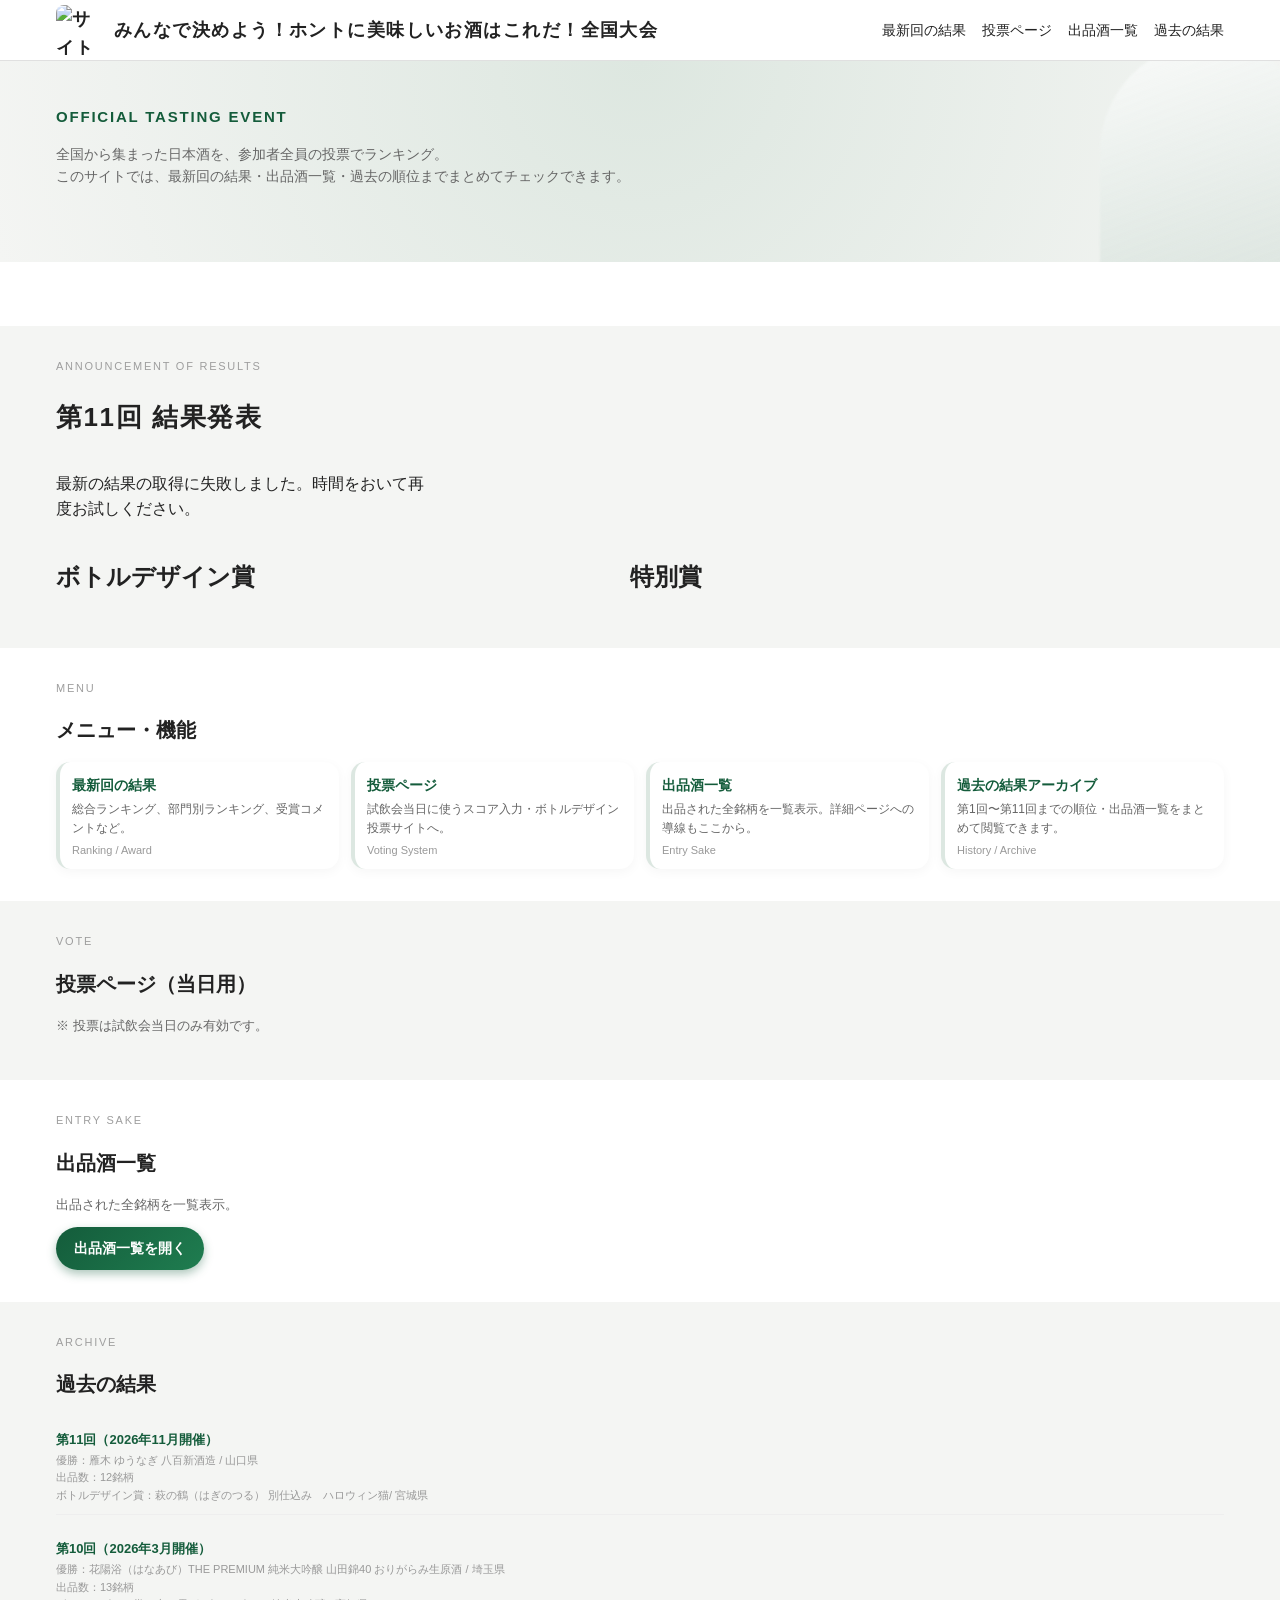
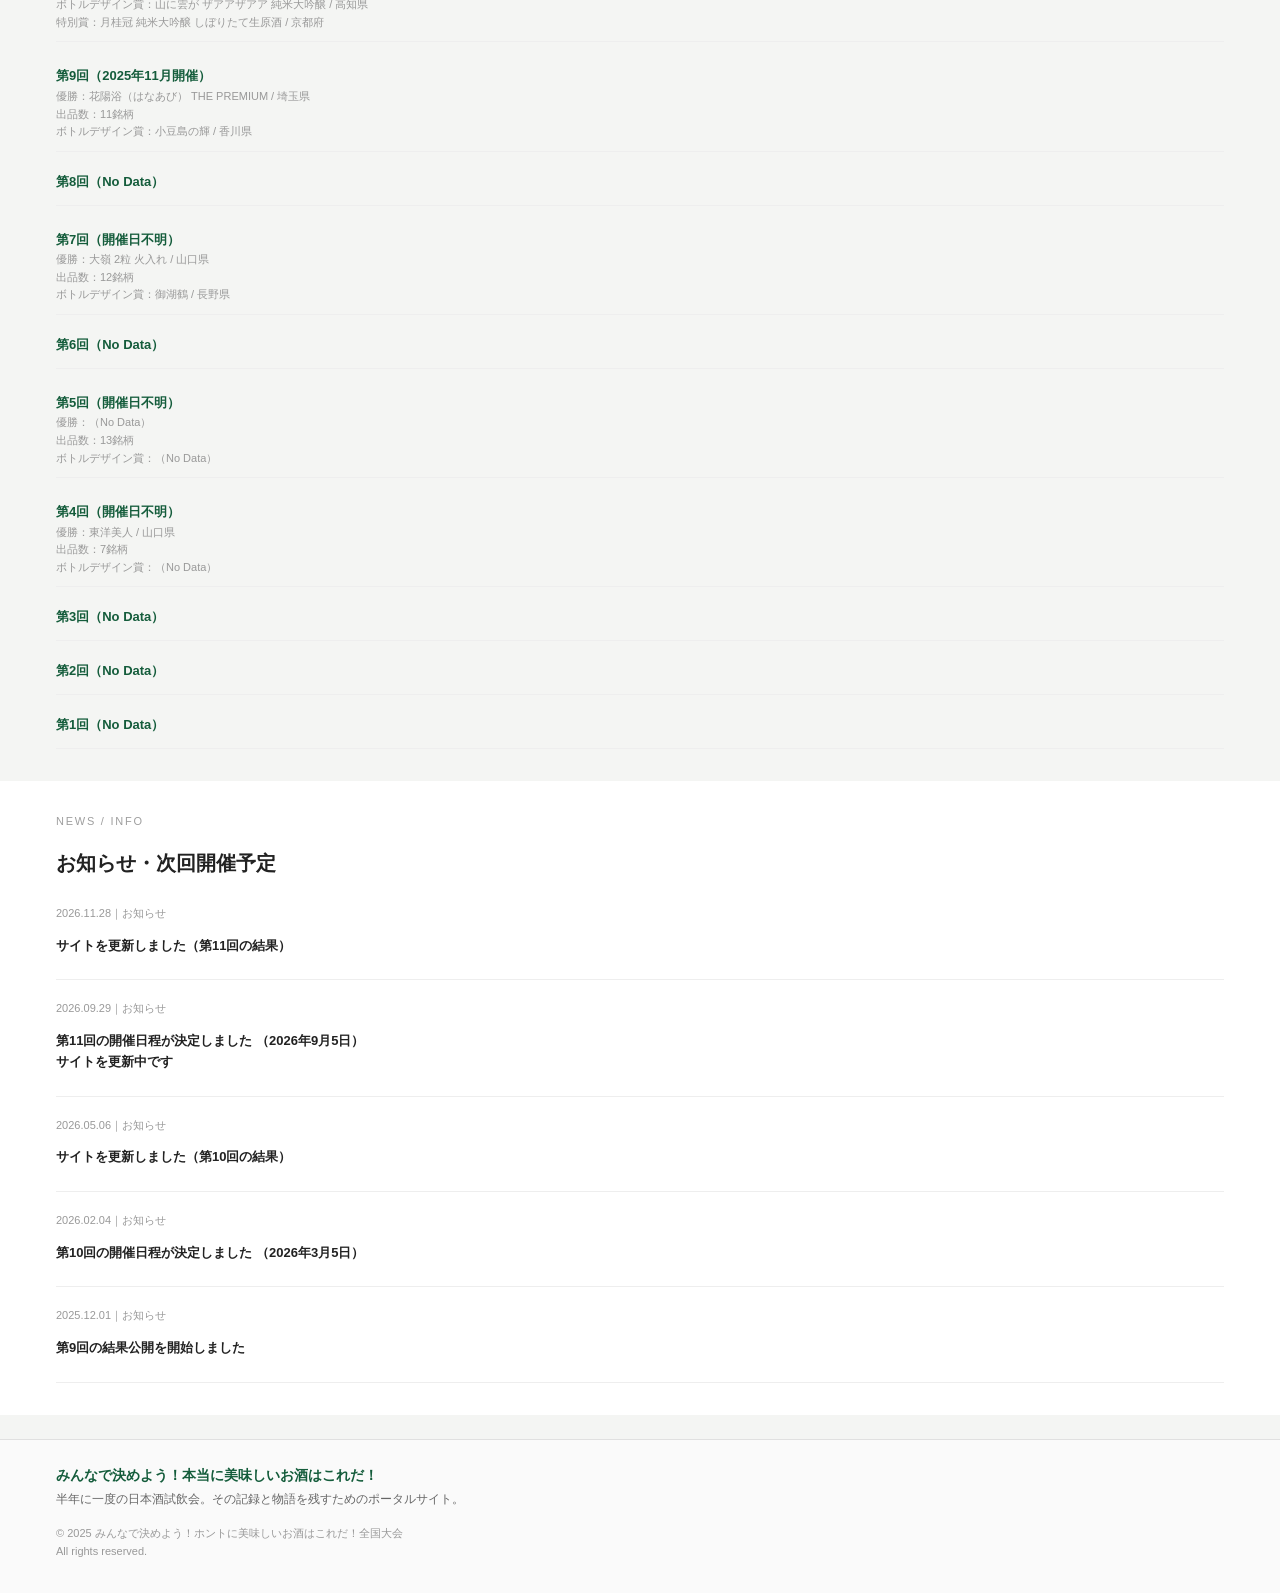
==== commit 62bf1cd1: "第11回の結果を更新" ====
--- a/index.html
+++ b/index.html
@@ -76,7 +76,7 @@
       <section class="section section--alt">
         <!-- Hero side panel（最新回の概要） -->
         <div>
-          <div class="l-container">
+          <div class="l-container" hidden>
             <!-- 開催日が決まったらhiddenを解除 -->
             <header class="section__header">
               <div class="section__label">SCHEDULED To BE HELD</div>
@@ -144,7 +144,7 @@
             <header class="section__header">
               <div class="section__label">ANNOUNCEMENT OF RESULTS</div>
               <h1 class="hero__title">
-                第<span id="latest-round">10</span>回 結果発表
+                第<span id="latest-round">11</span>回 結果発表
               </h1>
             </header>
 
@@ -218,7 +218,7 @@
             <a href="#archive" class="quick-menu-card">
               <div class="quick-menu-card__title">過去の結果アーカイブ</div>
               <div class="quick-menu-card__text">
-                第1回〜第9回までの順位・出品酒一覧をまとめて閲覧できます。
+                第1回〜第11回までの順位・出品酒一覧をまとめて閲覧できます。
               </div>
               <div class="quick-menu-card__meta">History / Archive</div>
             </a>
@@ -256,6 +256,7 @@
             <div class="section__label">Vote</div>
             <h2 class="section__title">投票ページ（当日用）</h2>
           </header>
+
           <p
             style="
               font-size: 13px;
@@ -266,6 +267,7 @@
             ※ 投票は試飲会当日のみ有効です。
           </p>
           <!-- ↓ここに本番の投票サイトURLを入れる -->
+          <!--
           <a
             href="./vote/index.html"
             target="_blank"
@@ -274,6 +276,7 @@
           >
             投票ページを開く
           </a>
+          -->
         </div>
       </section>
 
@@ -319,6 +322,19 @@
 
           <div class="archive-list">
             <article class="archive-item">
+              <a href="../sake-list/?round=11" class="archive-item__title">
+                第11回（2026年11月開催）
+              </a>
+              <div class="archive-item__meta">
+                優勝：雁木 ゆうなぎ 八百新酒造 / 山口県<br />
+                出品数：12銘柄 <br />
+                ボトルデザイン賞：萩の鶴（はぎのつる） 別仕込み　ハロウィン猫/
+                宮城県
+                <br />
+              </div>
+            </article>
+
+            <article class="archive-item">
               <a href="../sake-list/?round=10" class="archive-item__title">
                 第10回（2026年3月開催）
               </a>
@@ -425,6 +441,13 @@
 
           <div class="news-list">
             <article class="news-item">
+              <div class="news-item__meta">2026.11.28｜お知らせ</div>
+              <h3 class="news-item__title">
+                サイトを更新しました（第11回の結果）
+              </h3>
+            </article>
+
+            <article class="news-item">
               <div class="news-item__meta">2026.09.29｜お知らせ</div>
               <h3 class="news-item__title">
                 第11回の開催日程が決定しました （2026年9月5日）<br />
